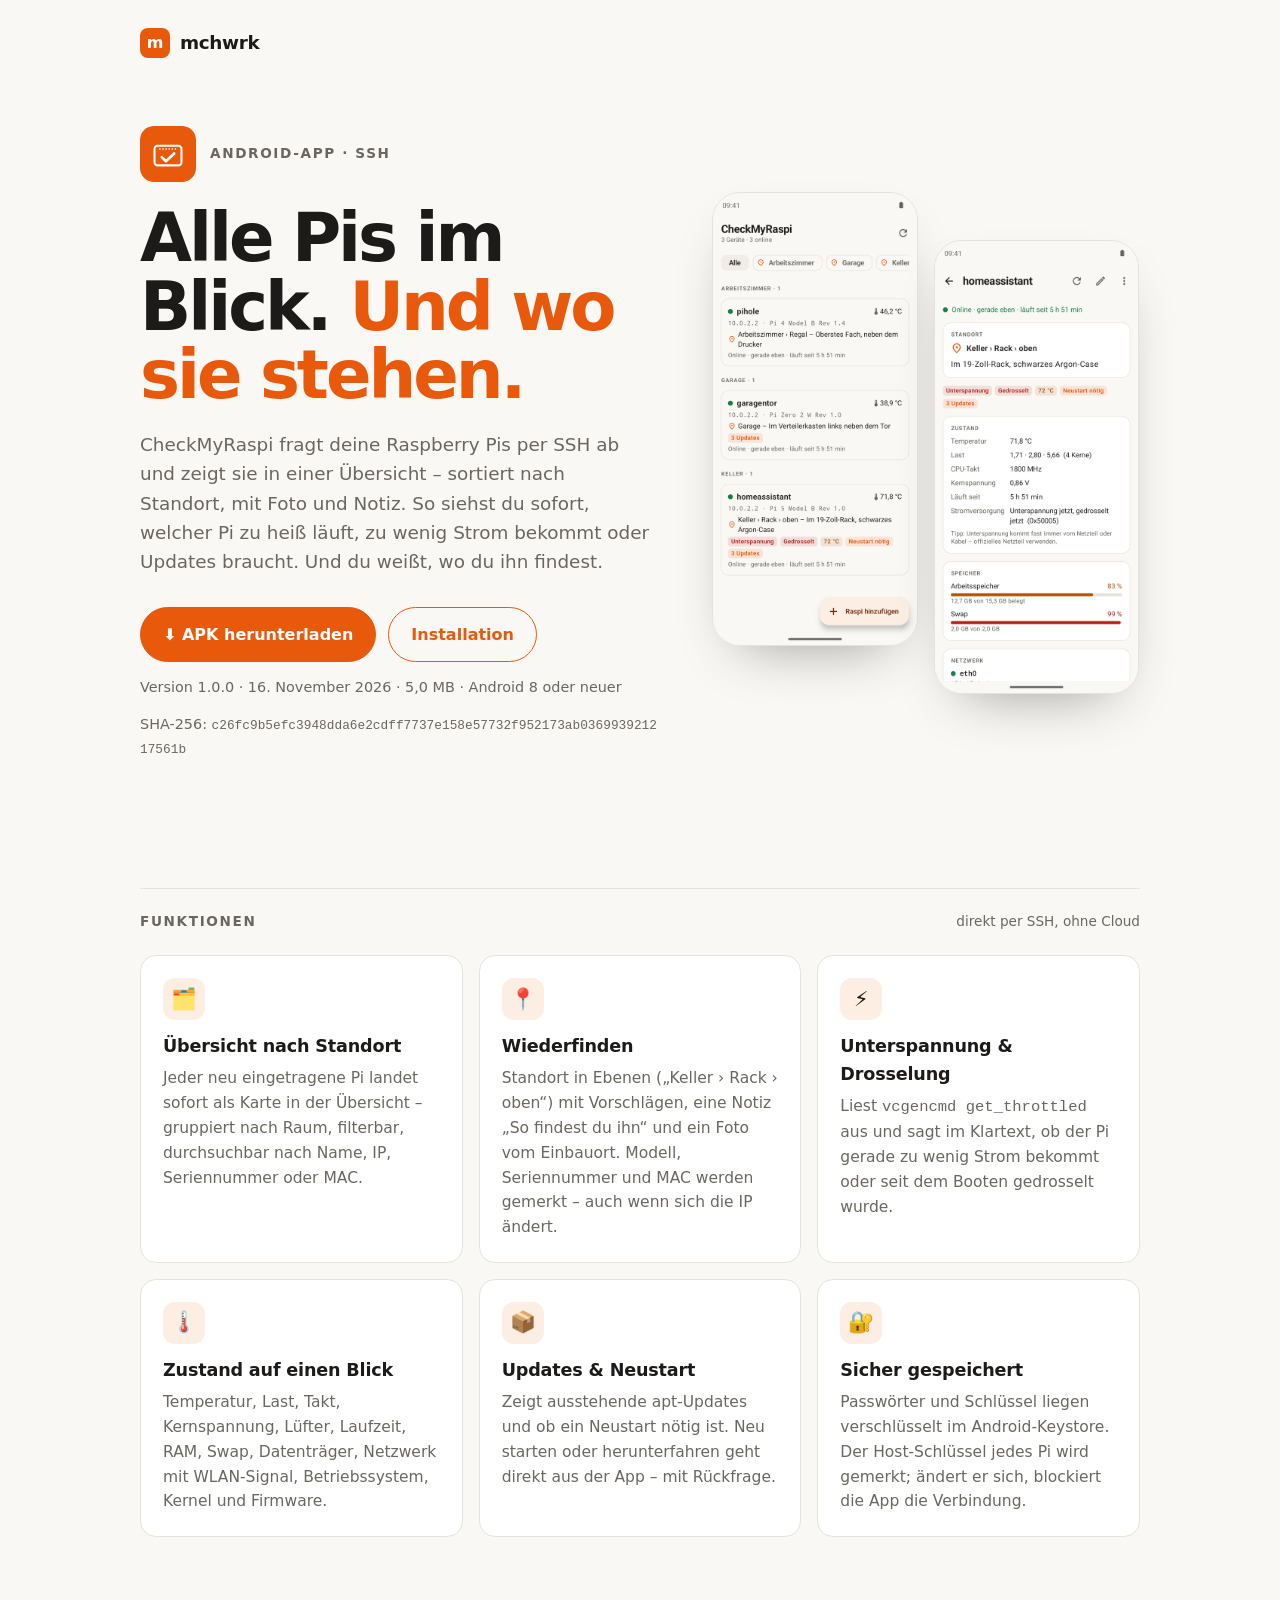
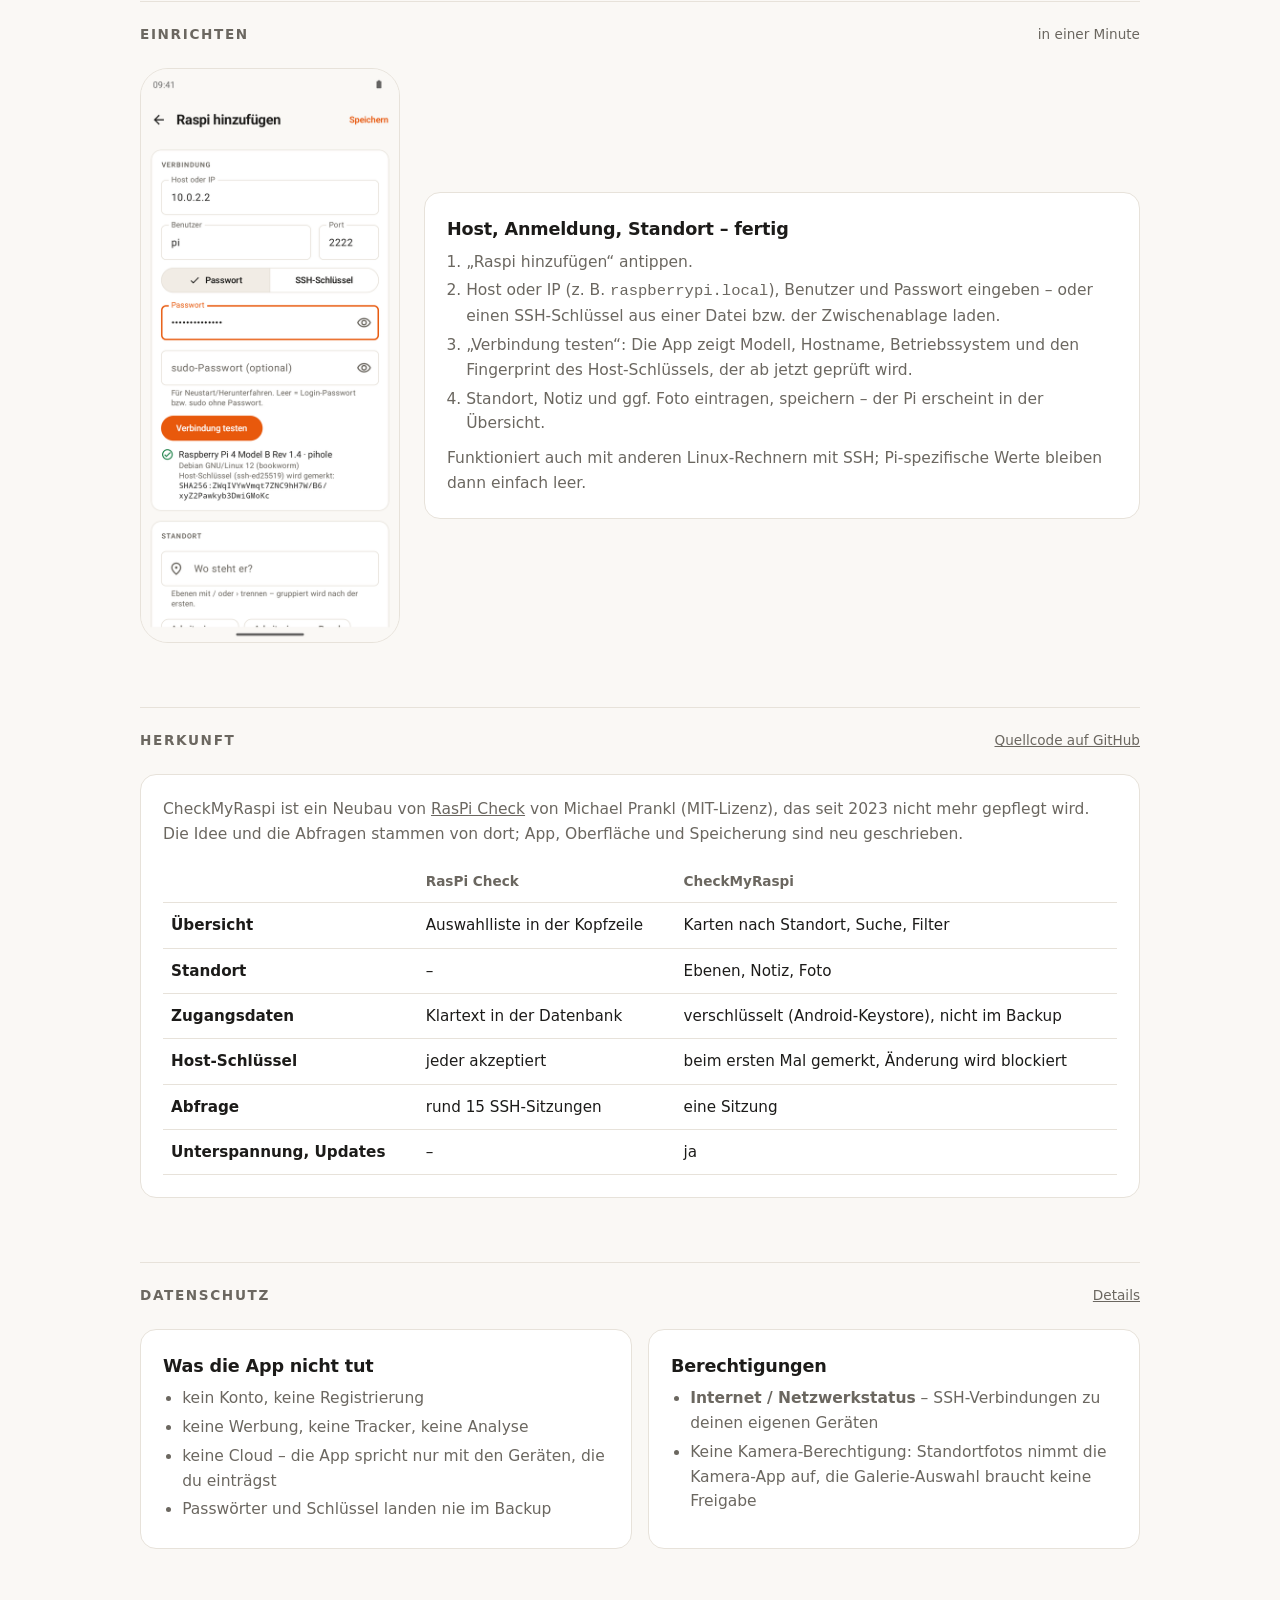
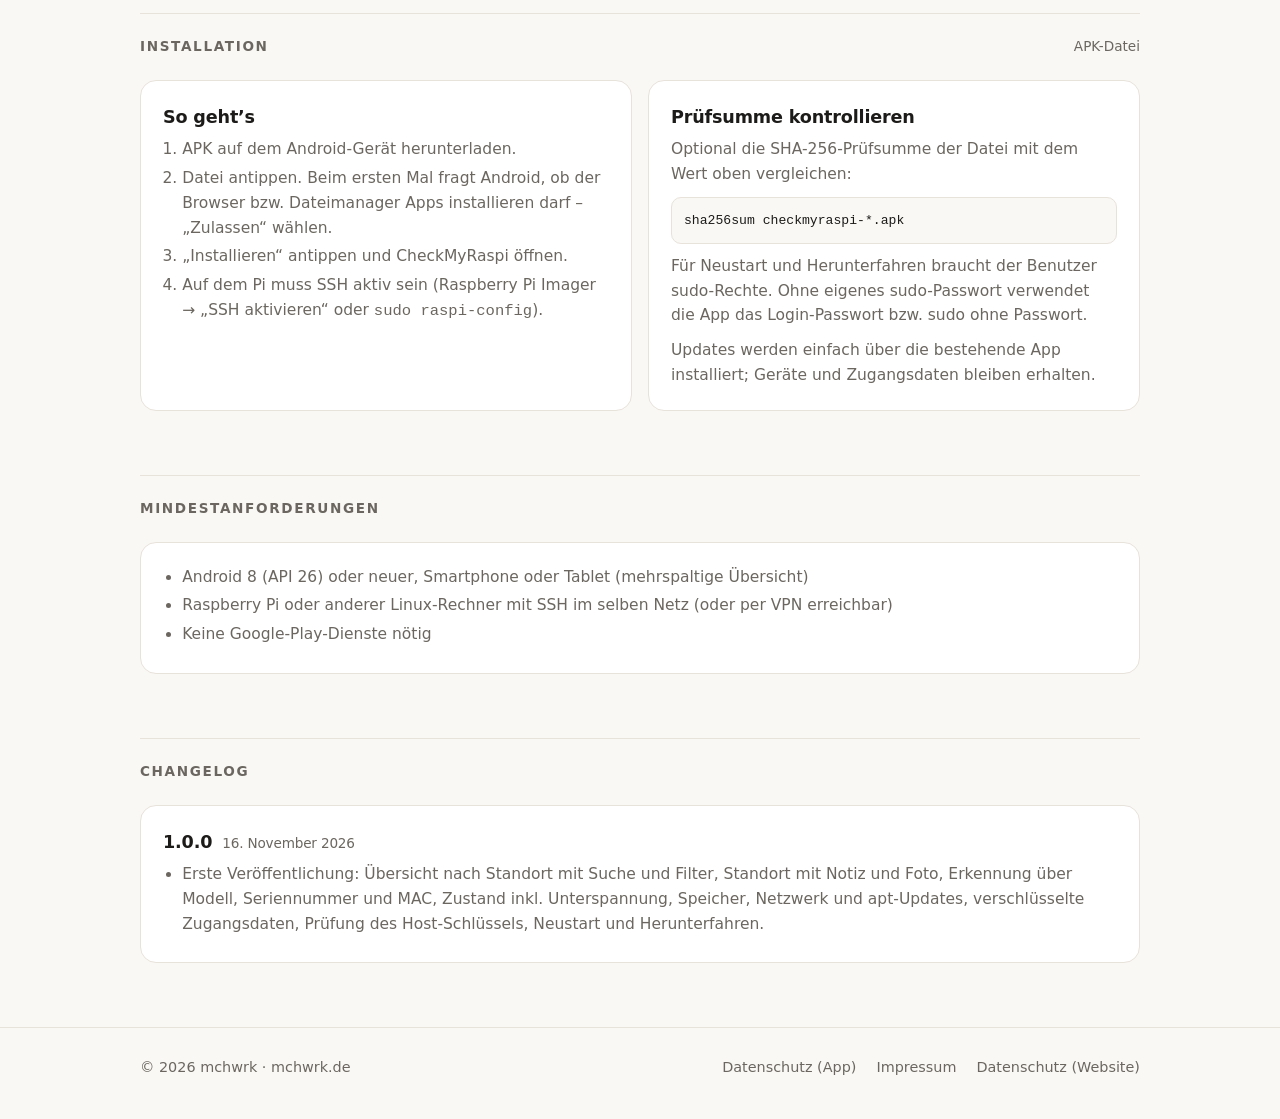
==== website/index.html @ 509981a1 "Release 1.0.0: signiertes APK, Downloadseite checkmyraspi.mchwrk.de Co-Authored-By: Claude Opus 5.5 " ====
<!doctype html>
<html lang="de">
<head>
<meta charset="utf-8">
<meta name="viewport" content="width=device-width, initial-scale=1">
<title>CheckMyRaspi – Raspberry Pis im Blick, mit Standort</title>
<meta name="description" content="CheckMyRaspi zeigt alle deine Raspberry Pis in einer Übersicht – Temperatur, Unterspannung, Speicher, Updates – und merkt sich, wo jeder steht. Per SSH, ohne Cloud, ohne Konto.">
<meta name="theme-color" content="#e8590c">
<link rel="icon" href="assets/icon.svg" type="image/svg+xml">
<link rel="stylesheet" href="assets/style.css?v=1">
<meta property="og:title" content="CheckMyRaspi">
<meta property="og:description" content="Alle Raspberry Pis im Blick – und du weißt, wo sie stehen.">
<meta property="og:image" content="https://checkmyraspi.mchwrk.de/assets/screen-overview.png">
<style>
  .split { display: grid; grid-template-columns: minmax(0, 260px) 1fr; gap: 24px; align-items: center; }
  .split img { width: 100%; border-radius: 28px; border: 1px solid var(--line); }
  @media (max-width: 720px) { .split { grid-template-columns: 1fr; } .split img { max-width: 260px; margin: 0 auto; } }
  table { width: 100%; border-collapse: collapse; font-size: 0.95rem; }
  th, td { text-align: left; padding: 10px 8px; border-bottom: 1px solid var(--line); vertical-align: top; }
  th { color: var(--muted); font-weight: 600; font-size: 0.85rem; }
  td:first-child { font-weight: 600; }
  .tbl { overflow-x: auto; }
</style>
</head>
<body>

<header>
  <div class="wrap">
    <a class="brand" href="https://mchwrk.de"><span class="brand-mark">m</span>mchwrk</a>
  </div>
</header>

<main class="wrap">
  <section class="hero">
    <div>
      <div class="app-id"><img src="assets/icon.svg" alt=""><span>Android-App · SSH</span></div>
      <h1>Alle Pis im Blick. <em>Und wo sie stehen.</em></h1>
      <p class="lead">CheckMyRaspi fragt deine Raspberry Pis per SSH ab und zeigt sie in einer Übersicht – sortiert nach Standort, mit Foto und Notiz. So siehst du sofort, welcher Pi zu heiß läuft, zu wenig Strom bekommt oder Updates braucht. Und du weißt, wo du ihn findest.</p>
      <!-- release:begin -->
      <div class="cta">
        <a class="btn primary" href="downloads/checkmyraspi-1.0.0.apk" download>⬇ APK herunterladen</a>
        <a class="btn secondary" href="#installation">Installation</a>
      </div>
      <p class="meta">Version 1.0.0 · 16. November 2026 · 5,0 MB · Android 8 oder neuer</p>
      <p class="meta">SHA-256: <code class="hash">c26fc9b5efc3948dda6e2cdff7737e158e57732f952173ab036993921217561b</code></p>
      <!-- release:end -->
    </div>
    <div class="shots">
      <img src="assets/screen-overview.png" alt="Übersicht: Raspis gruppiert nach Büro, Garage und Keller, mit Temperatur, Standort und Hinweisen wie Unterspannung oder Updates" width="540" height="1200">
      <img src="assets/screen-detail.png" alt="Detailansicht eines Pi: Standort mit Notiz, Zustand mit Temperatur, Last, Takt, Kernspannung und Stromversorgung" width="540" height="1200">
    </div>
  </section>

  <section aria-labelledby="funktionen">
    <div class="section-head"><h2 id="funktionen">Funktionen</h2><small>direkt per SSH, ohne Cloud</small></div>
    <div class="grid">
      <div class="card"><div class="ico" aria-hidden="true">🗂️</div><h3>Übersicht nach Standort</h3>
        <p>Jeder neu eingetragene Pi landet sofort als Karte in der Übersicht – gruppiert nach Raum, filterbar, durchsuchbar nach Name, IP, Seriennummer oder MAC.</p></div>
      <div class="card"><div class="ico" aria-hidden="true">📍</div><h3>Wiederfinden</h3>
        <p>Standort in Ebenen („Keller › Rack › oben“) mit Vorschlägen, eine Notiz „So findest du ihn“ und ein Foto vom Einbauort. Modell, Seriennummer und MAC werden gemerkt – auch wenn sich die IP ändert.</p></div>
      <div class="card"><div class="ico" aria-hidden="true">⚡</div><h3>Unterspannung &amp; Drosselung</h3>
        <p>Liest <code>vcgencmd get_throttled</code> aus und sagt im Klartext, ob der Pi gerade zu wenig Strom bekommt oder seit dem Booten gedrosselt wurde.</p></div>
      <div class="card"><div class="ico" aria-hidden="true">🌡️</div><h3>Zustand auf einen Blick</h3>
        <p>Temperatur, Last, Takt, Kernspannung, Lüfter, Laufzeit, RAM, Swap, Datenträger, Netzwerk mit WLAN-Signal, Betriebssystem, Kernel und Firmware.</p></div>
      <div class="card"><div class="ico" aria-hidden="true">📦</div><h3>Updates &amp; Neustart</h3>
        <p>Zeigt ausstehende apt-Updates und ob ein Neustart nötig ist. Neu starten oder herunterfahren geht direkt aus der App – mit Rückfrage.</p></div>
      <div class="card"><div class="ico" aria-hidden="true">🔐</div><h3>Sicher gespeichert</h3>
        <p>Passwörter und Schlüssel liegen verschlüsselt im Android-Keystore. Der Host-Schlüssel jedes Pi wird gemerkt; ändert er sich, blockiert die App die Verbindung.</p></div>
    </div>
  </section>

  <section aria-labelledby="einrichten">
    <div class="section-head"><h2 id="einrichten">Einrichten</h2><small>in einer Minute</small></div>
    <div class="split">
      <img src="assets/screen-add.png" alt="Raspi hinzufügen: Host, Benutzer, Port, Passwort, Verbindungstest mit erkanntem Modell und Host-Schlüssel" width="540" height="1200">
      <div class="card"><h3>Host, Anmeldung, Standort – fertig</h3>
        <ol>
          <li>„Raspi hinzufügen“ antippen.</li>
          <li>Host oder IP (z. B. <code>raspberrypi.local</code>), Benutzer und Passwort eingeben – oder einen SSH-Schlüssel aus einer Datei bzw. der Zwischenablage laden.</li>
          <li>„Verbindung testen“: Die App zeigt Modell, Hostname, Betriebssystem und den Fingerprint des Host-Schlüssels, der ab jetzt geprüft wird.</li>
          <li>Standort, Notiz und ggf. Foto eintragen, speichern – der Pi erscheint in der Übersicht.</li>
        </ol>
        <p style="margin-top:10px">Funktioniert auch mit anderen Linux-Rechnern mit SSH; Pi-spezifische Werte bleiben dann einfach leer.</p></div>
    </div>
  </section>

  <section aria-labelledby="herkunft">
    <div class="section-head"><h2 id="herkunft">Herkunft</h2><small><a href="https://github.com/fotonaut/checkmyraspi">Quellcode auf GitHub</a></small></div>
    <div class="card">
      <p>CheckMyRaspi ist ein Neubau von <a href="https://github.com/eidottermihi/rpicheck">RasPi Check</a> von Michael Prankl (MIT-Lizenz), das seit 2023 nicht mehr gepflegt wird. Die Idee und die Abfragen stammen von dort; App, Oberfläche und Speicherung sind neu geschrieben.</p>
      <div class="tbl" style="margin-top:14px">
        <table>
          <tr><th></th><th>RasPi Check</th><th>CheckMyRaspi</th></tr>
          <tr><td>Übersicht</td><td>Auswahlliste in der Kopfzeile</td><td>Karten nach Standort, Suche, Filter</td></tr>
          <tr><td>Standort</td><td>–</td><td>Ebenen, Notiz, Foto</td></tr>
          <tr><td>Zugangsdaten</td><td>Klartext in der Datenbank</td><td>verschlüsselt (Android-Keystore), nicht im Backup</td></tr>
          <tr><td>Host-Schlüssel</td><td>jeder akzeptiert</td><td>beim ersten Mal gemerkt, Änderung wird blockiert</td></tr>
          <tr><td>Abfrage</td><td>rund 15 SSH-Sitzungen</td><td>eine Sitzung</td></tr>
          <tr><td>Unterspannung, Updates</td><td>–</td><td>ja</td></tr>
        </table>
      </div>
    </div>
  </section>

  <section aria-labelledby="datenschutz">
    <div class="section-head"><h2 id="datenschutz">Datenschutz</h2><small><a href="datenschutz.html">Details</a></small></div>
    <div class="two">
      <div class="card"><h3>Was die App nicht tut</h3>
        <ul><li>kein Konto, keine Registrierung</li><li>keine Werbung, keine Tracker, keine Analyse</li>
          <li>keine Cloud – die App spricht nur mit den Geräten, die du einträgst</li>
          <li>Passwörter und Schlüssel landen nie im Backup</li></ul></div>
      <div class="card"><h3>Berechtigungen</h3>
        <ul><li><strong>Internet / Netzwerkstatus</strong> – SSH-Verbindungen zu deinen eigenen Geräten</li>
          <li>Keine Kamera-Berechtigung: Standortfotos nimmt die Kamera-App auf, die Galerie-Auswahl braucht keine Freigabe</li></ul></div>
    </div>
  </section>

  <section aria-labelledby="installation" id="installation">
    <div class="section-head"><h2>Installation</h2><small>APK-Datei</small></div>
    <div class="two">
      <div class="card"><h3>So geht’s</h3>
        <ol>
          <li>APK auf dem Android-Gerät herunterladen.</li>
          <li>Datei antippen. Beim ersten Mal fragt Android, ob der Browser bzw. Dateimanager Apps installieren darf – „Zulassen“ wählen.</li>
          <li>„Installieren“ antippen und CheckMyRaspi öffnen.</li>
          <li>Auf dem Pi muss SSH aktiv sein (Raspberry Pi Imager → „SSH aktivieren“ oder <code>sudo raspi-config</code>).</li>
        </ol></div>
      <div class="card"><h3>Prüfsumme kontrollieren</h3>
        <p>Optional die SHA-256-Prüfsumme der Datei mit dem Wert oben vergleichen:</p>
        <pre>sha256sum checkmyraspi-*.apk</pre>
        <p style="margin-top:10px">Für Neustart und Herunterfahren braucht der Benutzer sudo-Rechte. Ohne eigenes sudo-Passwort verwendet die App das Login-Passwort bzw. sudo ohne Passwort.</p>
        <p style="margin-top:10px">Updates werden einfach über die bestehende App installiert; Geräte und Zugangsdaten bleiben erhalten.</p></div>
    </div>
  </section>

  <section aria-labelledby="anforderungen">
    <div class="section-head"><h2 id="anforderungen">Mindestanforderungen</h2></div>
    <div class="card"><ul>
      <li>Android 8 (API 26) oder neuer, Smartphone oder Tablet (mehrspaltige Übersicht)</li>
      <li>Raspberry Pi oder anderer Linux-Rechner mit SSH im selben Netz (oder per VPN erreichbar)</li>
      <li>Keine Google-Play-Dienste nötig</li>
    </ul></div>
  </section>

  <section aria-labelledby="changelog">
    <div class="section-head"><h2 id="changelog">Changelog</h2></div>
    <div class="card release">
      <h3>1.0.0 <small>16. November 2026</small></h3>
      <ul>
        <li>Erste Veröffentlichung: Übersicht nach Standort mit Suche und Filter, Standort mit Notiz und Foto, Erkennung über Modell, Seriennummer und MAC, Zustand inkl. Unterspannung, Speicher, Netzwerk und apt-Updates, verschlüsselte Zugangsdaten, Prüfung des Host-Schlüssels, Neustart und Herunterfahren.</li>
      </ul>
    </div>
  </section>
</main>

<footer>
  <div class="wrap">
    <span>© 2026 mchwrk · <a href="https://mchwrk.de">mchwrk.de</a></span>
    <nav>
      <a href="datenschutz.html">Datenschutz (App)</a>
      <a href="https://mchwrk.de/impressum.html">Impressum</a>
      <a href="https://mchwrk.de/datenschutz.html">Datenschutz (Website)</a>
    </nav>
  </div>
</footer>
</body>
</html>
---- website/assets/style.css ----
:root {
  --bg: #faf8f5; --surface: #ffffff; --text: #1c1b19; --muted: #6b6760; --line: #e7e2da;
  --accent: #e8590c; --accent-soft: #fdeee4; --good: #1a7f45; --radius: 16px;
  --mono: ui-monospace, "SF Mono", Menlo, Consolas, monospace;
}
@media (prefers-color-scheme: dark) {
  :root { --bg: #141312; --surface: #1d1c1a; --text: #f2efea; --muted: #a29d94; --line: #2f2d2a;
    --accent: #ff7a33; --accent-soft: #2e1e14; --good: #6ee3a0; }
}
* { box-sizing: border-box; margin: 0; padding: 0; }
html { -webkit-text-size-adjust: 100%; }
body { background: var(--bg); color: var(--text); font-family: system-ui, -apple-system, "Segoe UI", Roboto, sans-serif;
  line-height: 1.6; -webkit-font-smoothing: antialiased; }
a { color: inherit; }
img { max-width: 100%; height: auto; display: block; }
.wrap { max-width: 1040px; margin: 0 auto; padding: 0 20px; }
header { padding: 28px 0; }
.brand { display: inline-flex; align-items: center; gap: 10px; font-weight: 800; font-size: 1.15rem; letter-spacing: -0.02em; text-decoration: none; }
.brand-mark { width: 30px; height: 30px; border-radius: 8px; background: var(--accent); color: #fff; display: grid; place-items: center; font-size: 1rem; }

.hero { display: grid; grid-template-columns: 1.1fr 0.9fr; gap: 48px; align-items: center; padding: 40px 0 64px; }
.app-id { display: flex; align-items: center; gap: 14px; margin-bottom: 22px; }
.app-id img { width: 56px; height: 56px; border-radius: 14px; }
.app-id span { font-size: 0.85rem; text-transform: uppercase; letter-spacing: 0.12em; color: var(--muted); font-weight: 600; }
h1 { font-size: clamp(2.4rem, 6.5vw, 4.2rem); line-height: 1.02; letter-spacing: -0.045em; font-weight: 800; }
h1 em { font-style: normal; color: var(--accent); }
.lead { margin-top: 20px; font-size: 1.15rem; color: var(--muted); max-width: 44ch; }
.cta { margin-top: 30px; display: flex; flex-wrap: wrap; gap: 12px; align-items: center; }
.btn { display: inline-flex; align-items: center; gap: 10px; padding: 14px 22px; border-radius: 99px; font-weight: 700;
  text-decoration: none; border: 1px solid var(--accent); transition: transform .15s ease; }
.btn.primary { background: var(--accent); color: #fff; }
.btn.secondary { color: var(--accent); }
.btn:hover { transform: translateY(-2px); }
.meta { margin-top: 14px; font-size: 0.9rem; color: var(--muted); }
.meta code, .hash { font-family: var(--mono); font-size: 0.8rem; word-break: break-all; }
.shots { display: flex; gap: 16px; justify-content: center; align-items: flex-start; }
.shots img { width: 48%; max-width: 260px; border-radius: 28px; border: 1px solid var(--line); box-shadow: 0 24px 60px -30px rgba(0,0,0,.45); }
.shots img:nth-child(2) { margin-top: 48px; }

.section-head { display: flex; justify-content: space-between; align-items: baseline; border-top: 1px solid var(--line); padding-top: 22px; margin: 0 0 22px; }
.section-head h2 { font-size: 0.85rem; text-transform: uppercase; letter-spacing: 0.12em; color: var(--muted); font-weight: 600; }
.section-head small { color: var(--muted); font-size: 0.85rem; }
section { margin-bottom: 64px; }
.grid { display: grid; grid-template-columns: repeat(auto-fill, minmax(260px, 1fr)); gap: 16px; }
.card { background: var(--surface); border: 1px solid var(--line); border-radius: var(--radius); padding: 22px; }
.card .ico { width: 42px; height: 42px; border-radius: 12px; background: var(--accent-soft); display: grid; place-items: center; font-size: 1.3rem; margin-bottom: 12px; }
.card h3 { font-size: 1.1rem; letter-spacing: -0.01em; margin-bottom: 6px; }
.card p, .card li { color: var(--muted); font-size: 0.97rem; }
.card ul, .card ol { padding-left: 1.2em; }
.card li { margin-bottom: 4px; }
.two { display: grid; grid-template-columns: 1fr 1fr; gap: 16px; }
.release h3 { display: flex; gap: 10px; align-items: baseline; }
.release h3 small { color: var(--muted); font-weight: 500; font-size: 0.85rem; }
.ok { color: var(--good); font-weight: 600; }
pre { font-family: var(--mono); font-size: 0.82rem; background: var(--bg); border: 1px solid var(--line); border-radius: 10px; padding: 12px; overflow-x: auto; margin-top: 10px; }

footer { margin-top: 40px; border-top: 1px solid var(--line); padding: 28px 0 40px; color: var(--muted); font-size: 0.9rem; }
footer .wrap { display: flex; flex-wrap: wrap; justify-content: space-between; gap: 12px; }
footer nav { display: flex; gap: 20px; flex-wrap: wrap; }
footer a { text-decoration: none; }
footer a:hover { color: var(--text); }

.legal main { max-width: 720px; }
.legal h1 { font-size: clamp(2rem, 6vw, 3rem); margin-bottom: 16px; }
.legal h2 { font-size: 1.1rem; margin: 32px 0 8px; }
.legal p, .legal ul { margin-bottom: 12px; }
.legal ul { padding-left: 1.3em; }
.legal a { color: var(--accent); }

@media (max-width: 820px) {
  .hero { grid-template-columns: 1fr; gap: 36px; padding-top: 16px; }
  .two { grid-template-columns: 1fr; }
}
@media (prefers-reduced-motion: reduce) { .btn { transition: none; } .btn:hover { transform: none; } }
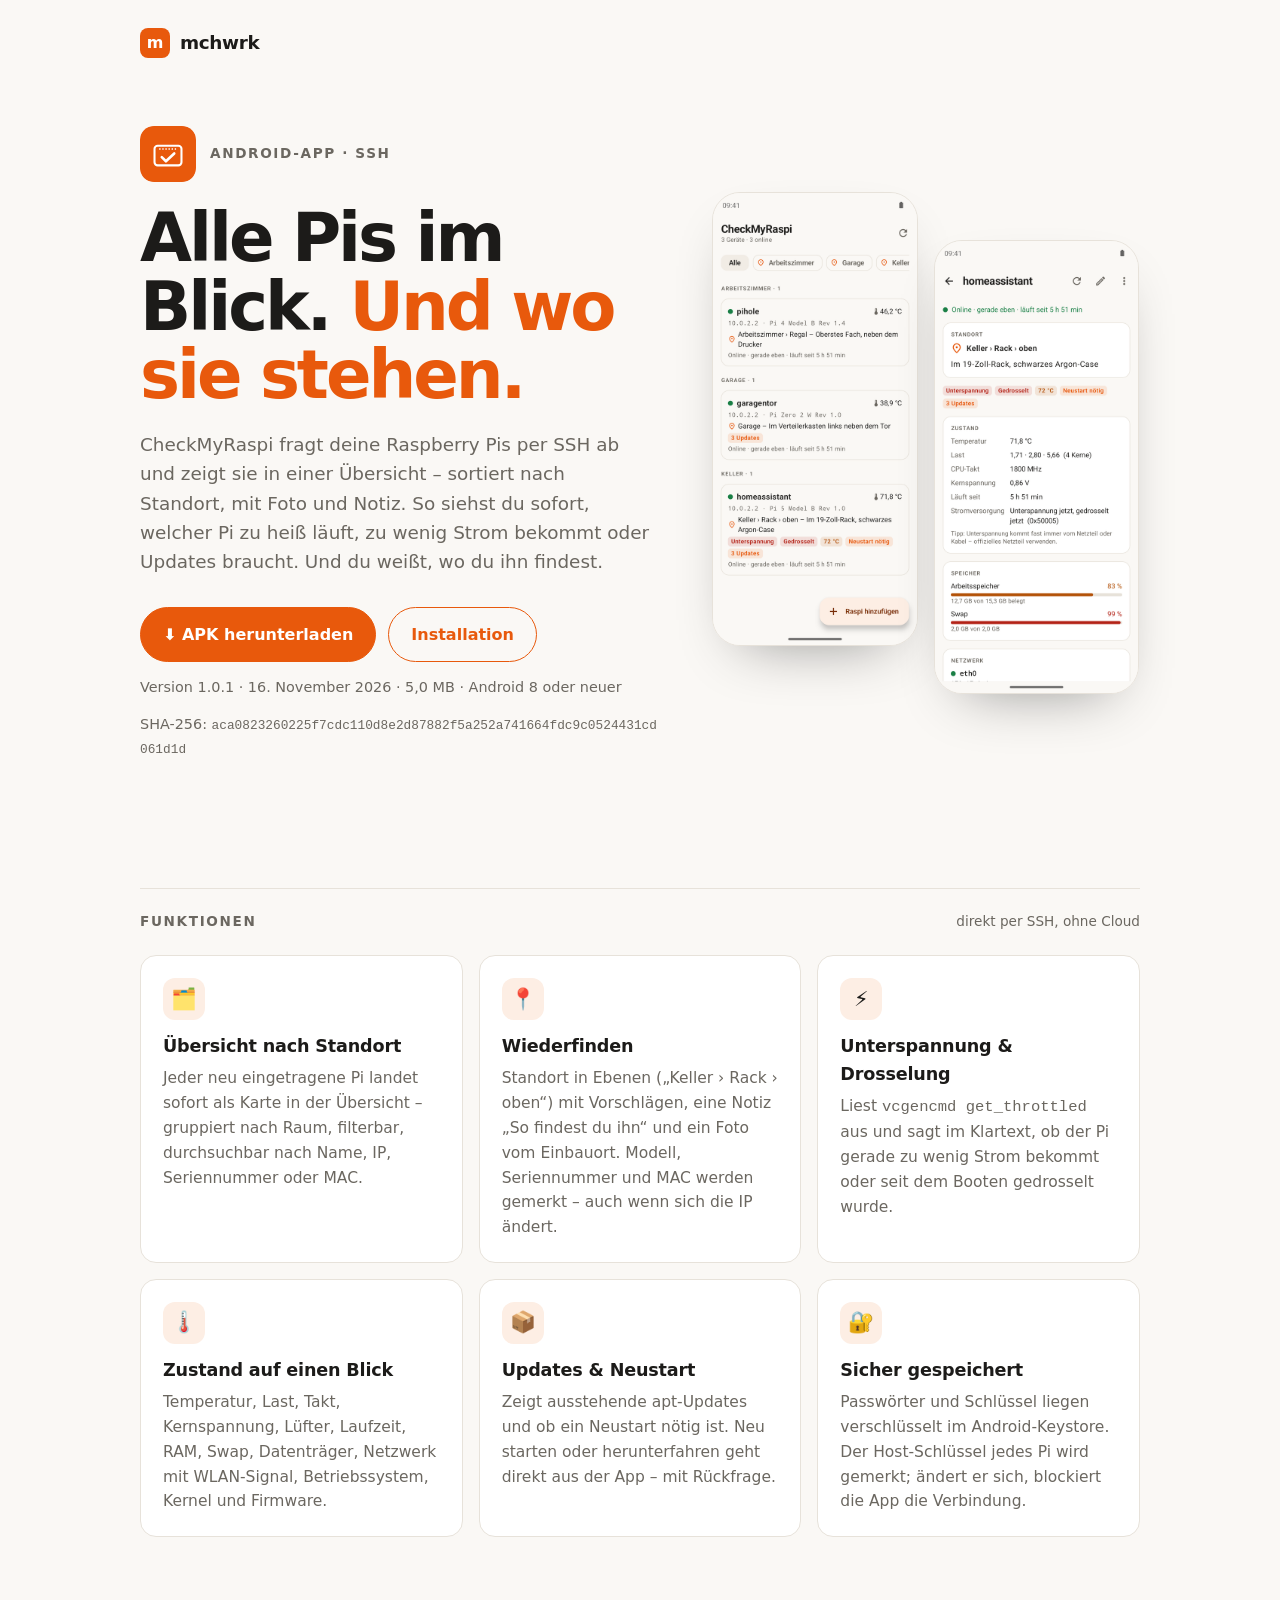
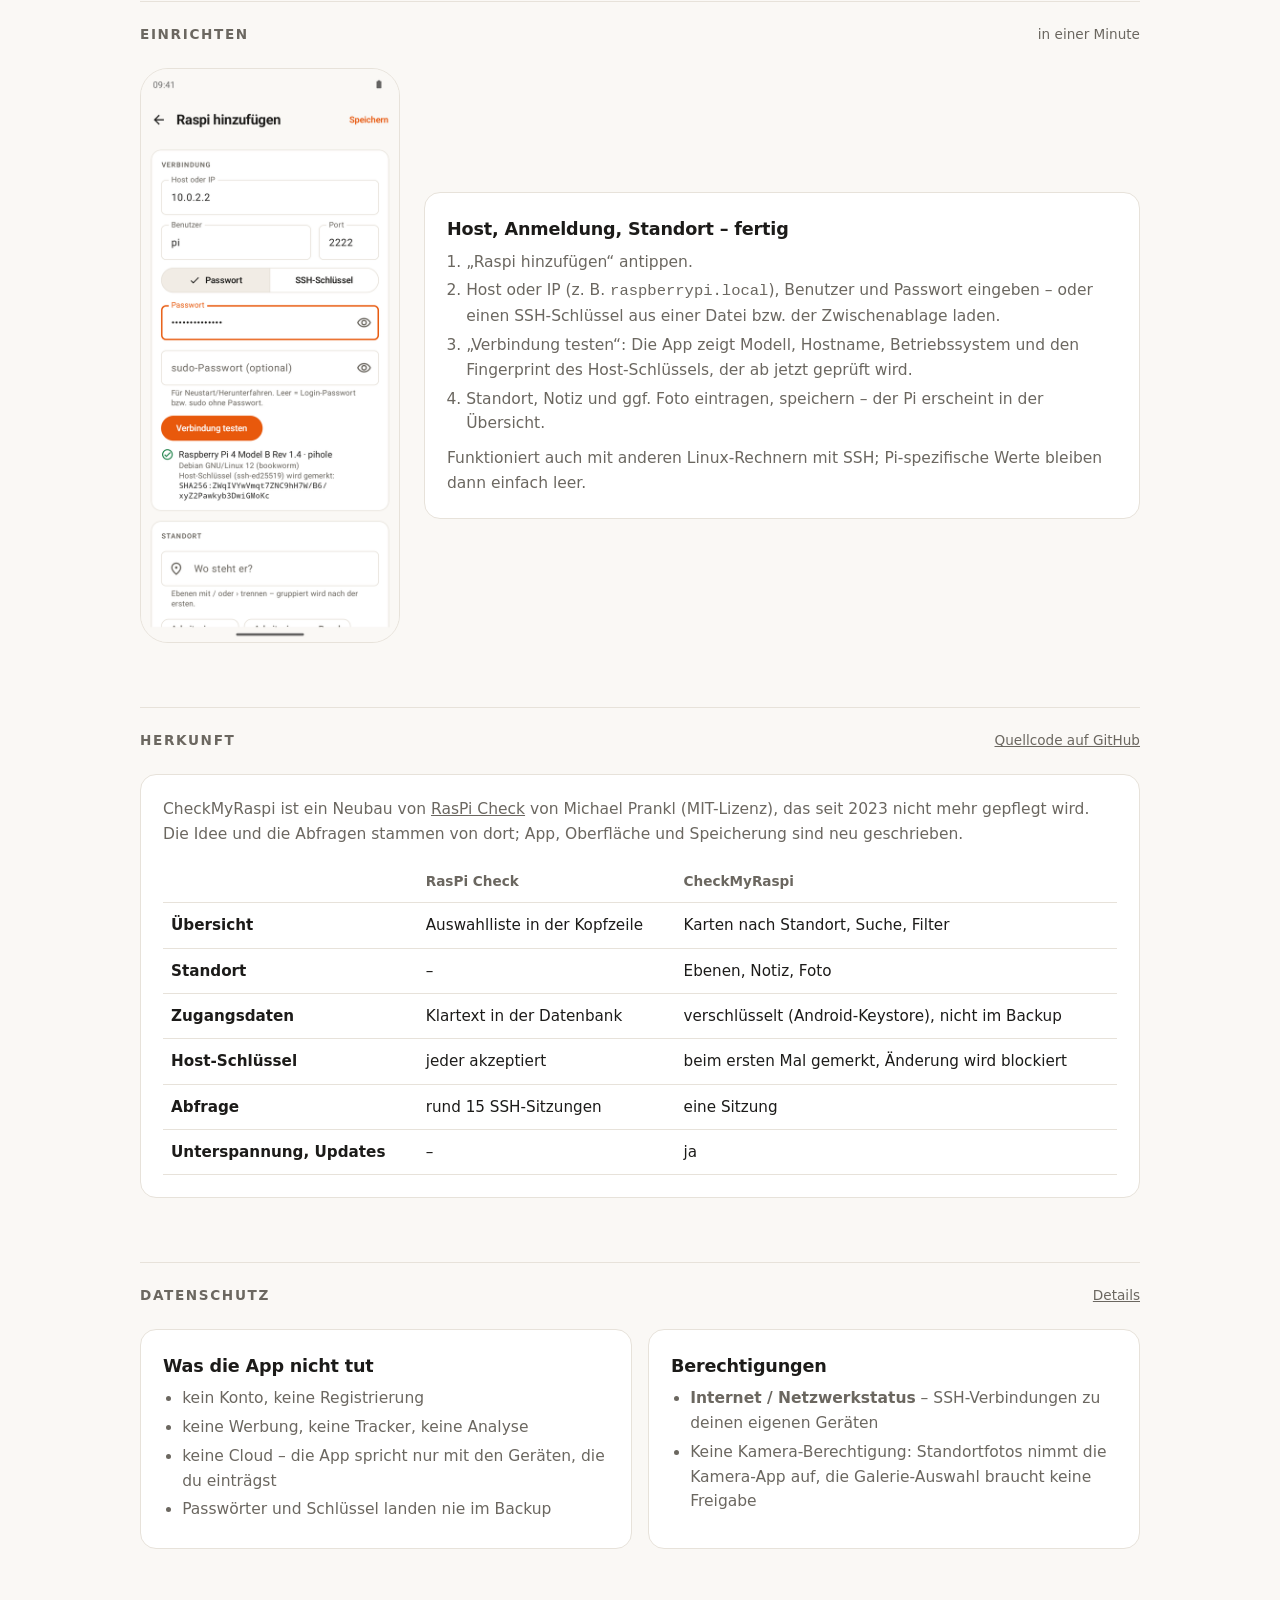
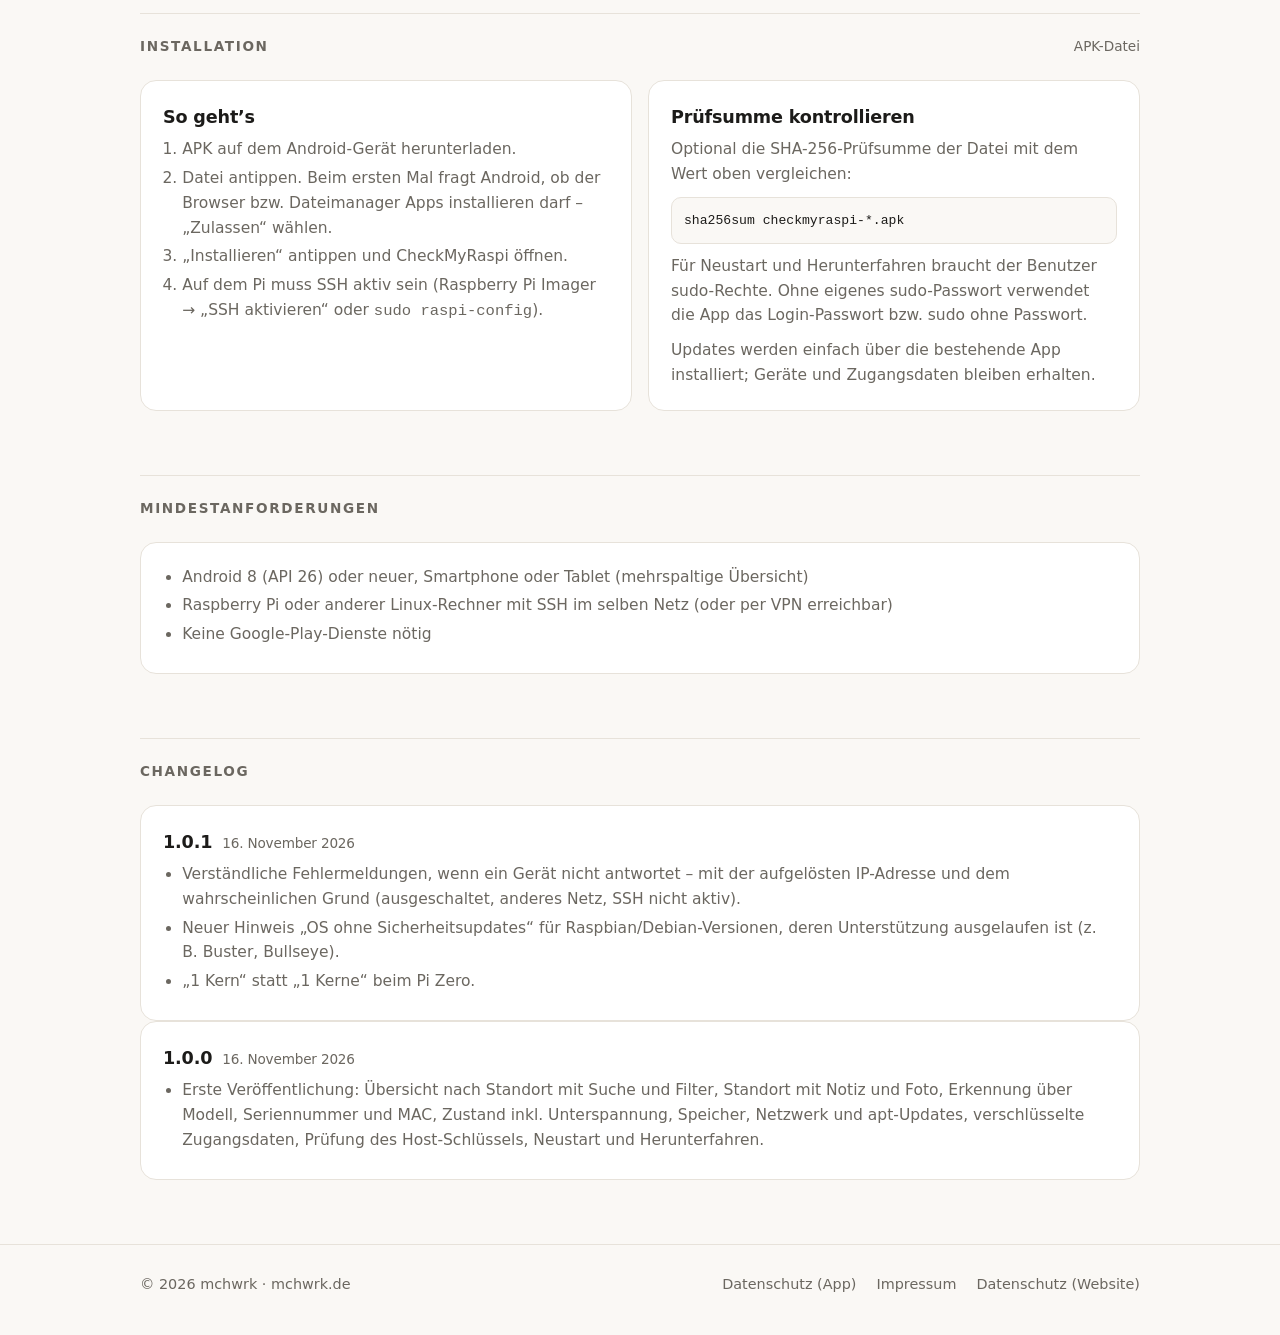
==== commit 06cd59d1: "1.0.1: Klartext-Netzwerkfehler, Hinweis auf OS ohne Sicherheitsupdates Co-Authored-By: Claude Opus 5" ====
--- a/website/index.html
+++ b/website/index.html
@@ -38,11 +38,11 @@
       <p class="lead">CheckMyRaspi fragt deine Raspberry Pis per SSH ab und zeigt sie in einer Übersicht – sortiert nach Standort, mit Foto und Notiz. So siehst du sofort, welcher Pi zu heiß läuft, zu wenig Strom bekommt oder Updates braucht. Und du weißt, wo du ihn findest.</p>
       <!-- release:begin -->
       <div class="cta">
-        <a class="btn primary" href="downloads/checkmyraspi-1.0.0.apk" download>⬇ APK herunterladen</a>
+        <a class="btn primary" href="downloads/checkmyraspi-1.0.1.apk" download>⬇ APK herunterladen</a>
         <a class="btn secondary" href="#installation">Installation</a>
       </div>
-      <p class="meta">Version 1.0.0 · 16. November 2026 · 5,0 MB · Android 8 oder neuer</p>
-      <p class="meta">SHA-256: <code class="hash">c26fc9b5efc3948dda6e2cdff7737e158e57732f952173ab036993921217561b</code></p>
+      <p class="meta">Version 1.0.1 · 16. November 2026 · 5,0 MB · Android 8 oder neuer</p>
+      <p class="meta">SHA-256: <code class="hash">aca0823260225f7cdc110d8e2d87882f5a252a741664fdc9c0524431cd061d1d</code></p>
       <!-- release:end -->
     </div>
     <div class="shots">
@@ -145,6 +145,14 @@
   <section aria-labelledby="changelog">
     <div class="section-head"><h2 id="changelog">Changelog</h2></div>
     <div class="card release">
+      <h3>1.0.1 <small>16. November 2026</small></h3>
+      <ul>
+        <li>Verständliche Fehlermeldungen, wenn ein Gerät nicht antwortet – mit der aufgelösten IP-Adresse und dem wahrscheinlichen Grund (ausgeschaltet, anderes Netz, SSH nicht aktiv).</li>
+        <li>Neuer Hinweis „OS ohne Sicherheitsupdates“ für Raspbian/Debian-Versionen, deren Unterstützung ausgelaufen ist (z. B. Buster, Bullseye).</li>
+        <li>„1 Kern“ statt „1 Kerne“ beim Pi Zero.</li>
+      </ul>
+    </div>
+    <div class="card release">
       <h3>1.0.0 <small>16. November 2026</small></h3>
       <ul>
         <li>Erste Veröffentlichung: Übersicht nach Standort mit Suche und Filter, Standort mit Notiz und Foto, Erkennung über Modell, Seriennummer und MAC, Zustand inkl. Unterspannung, Speicher, Netzwerk und apt-Updates, verschlüsselte Zugangsdaten, Prüfung des Host-Schlüssels, Neustart und Herunterfahren.</li>
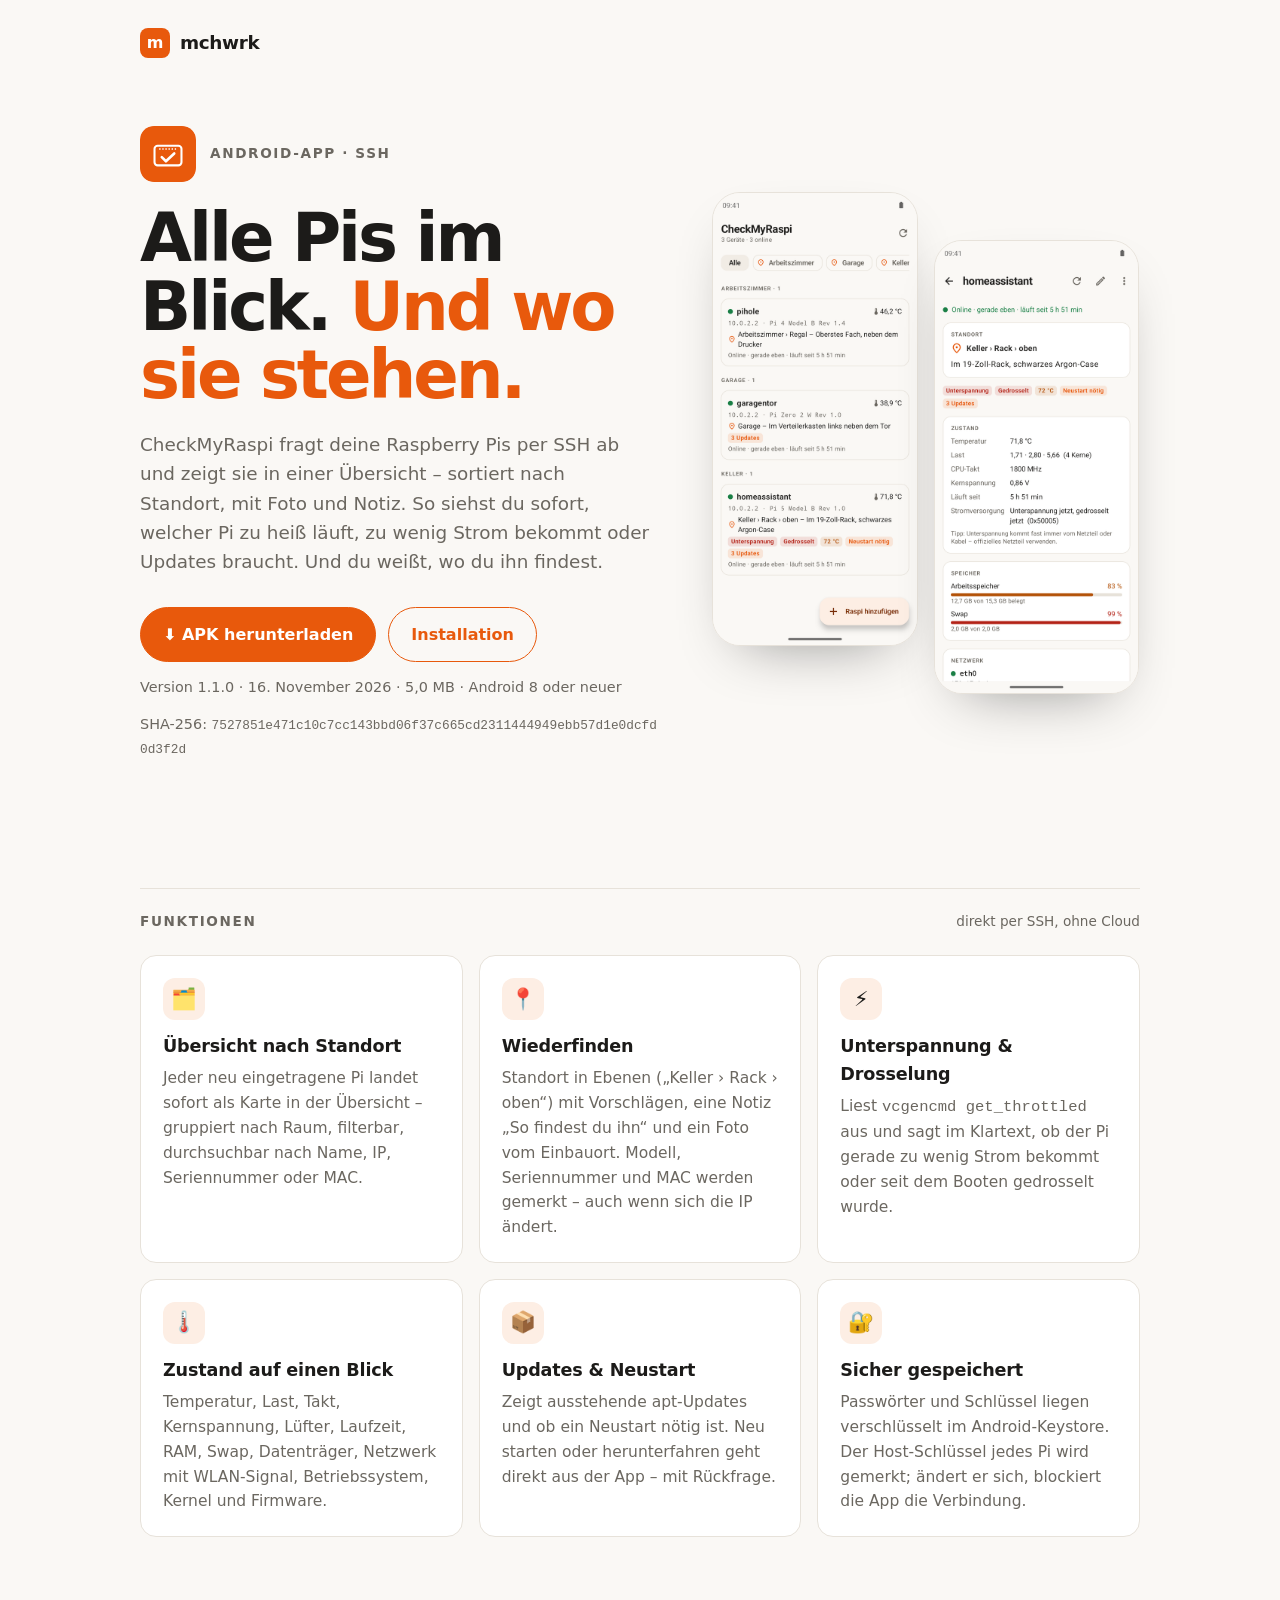
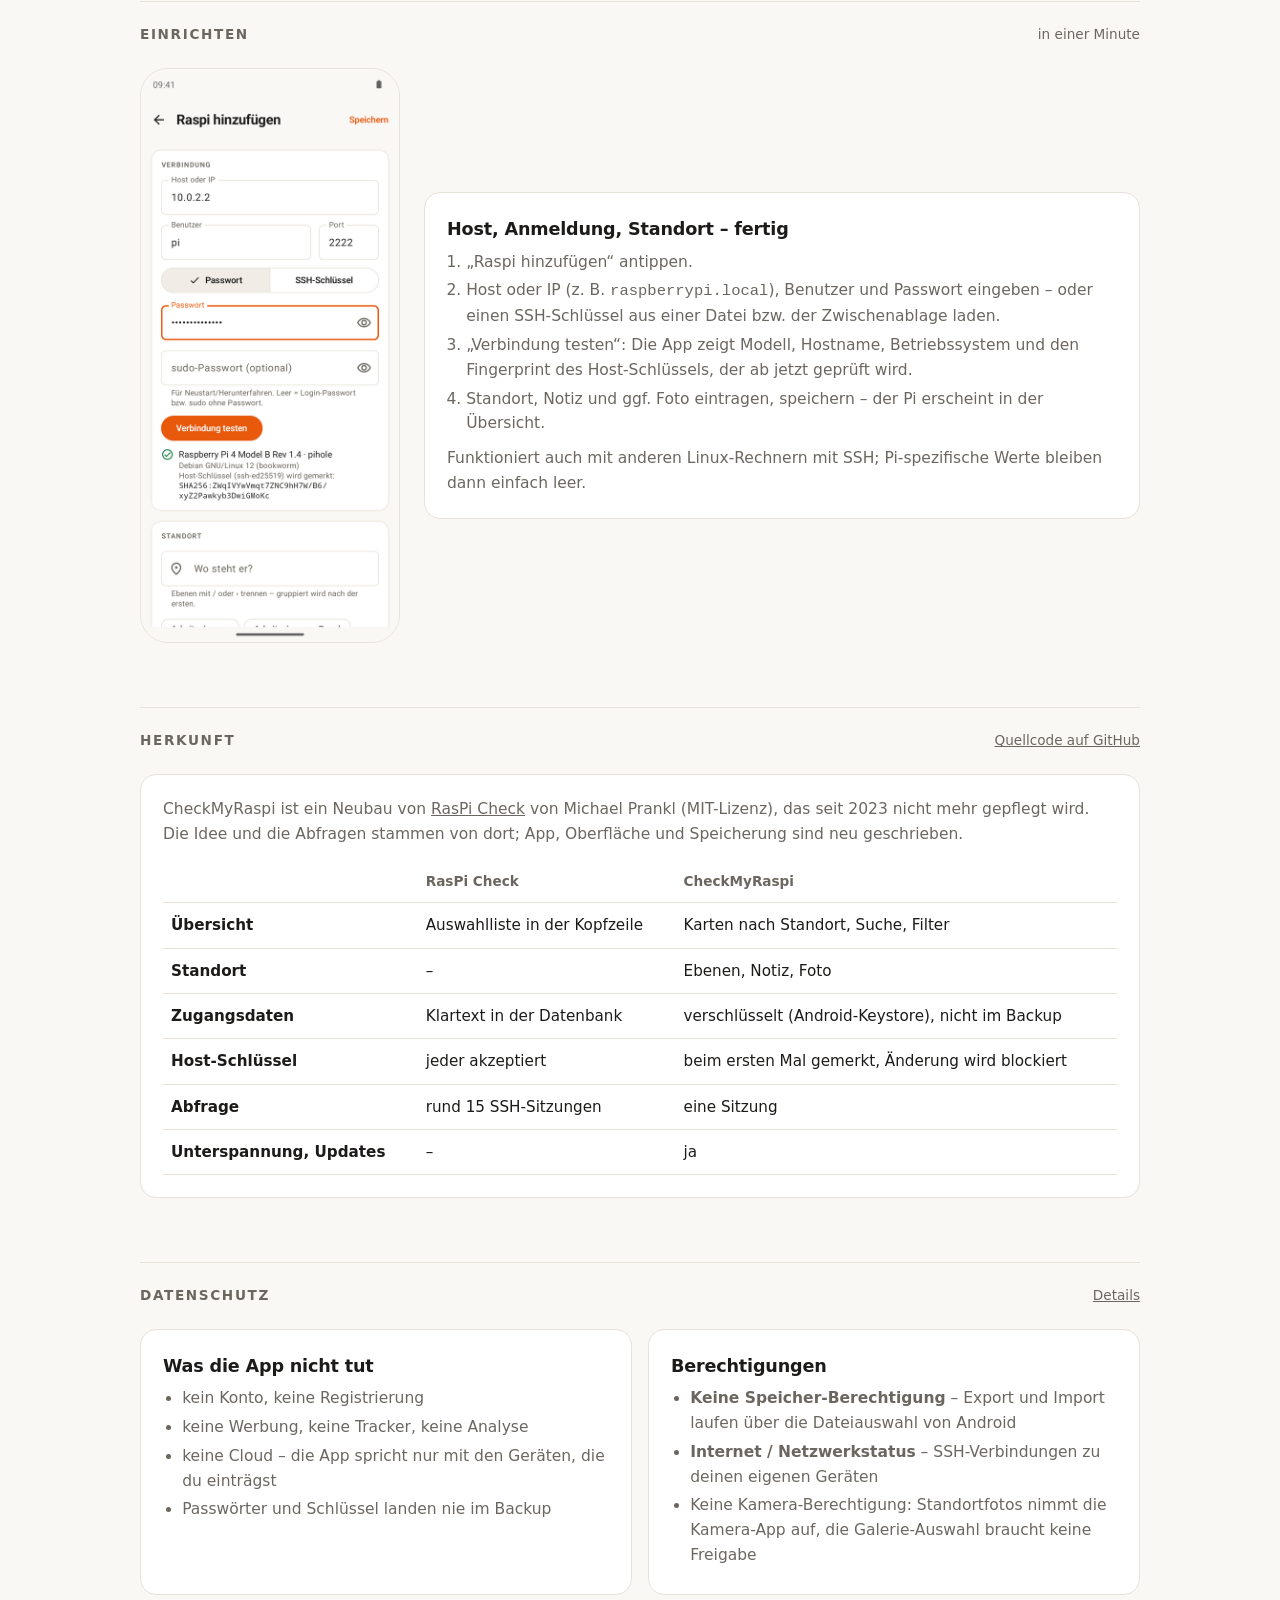
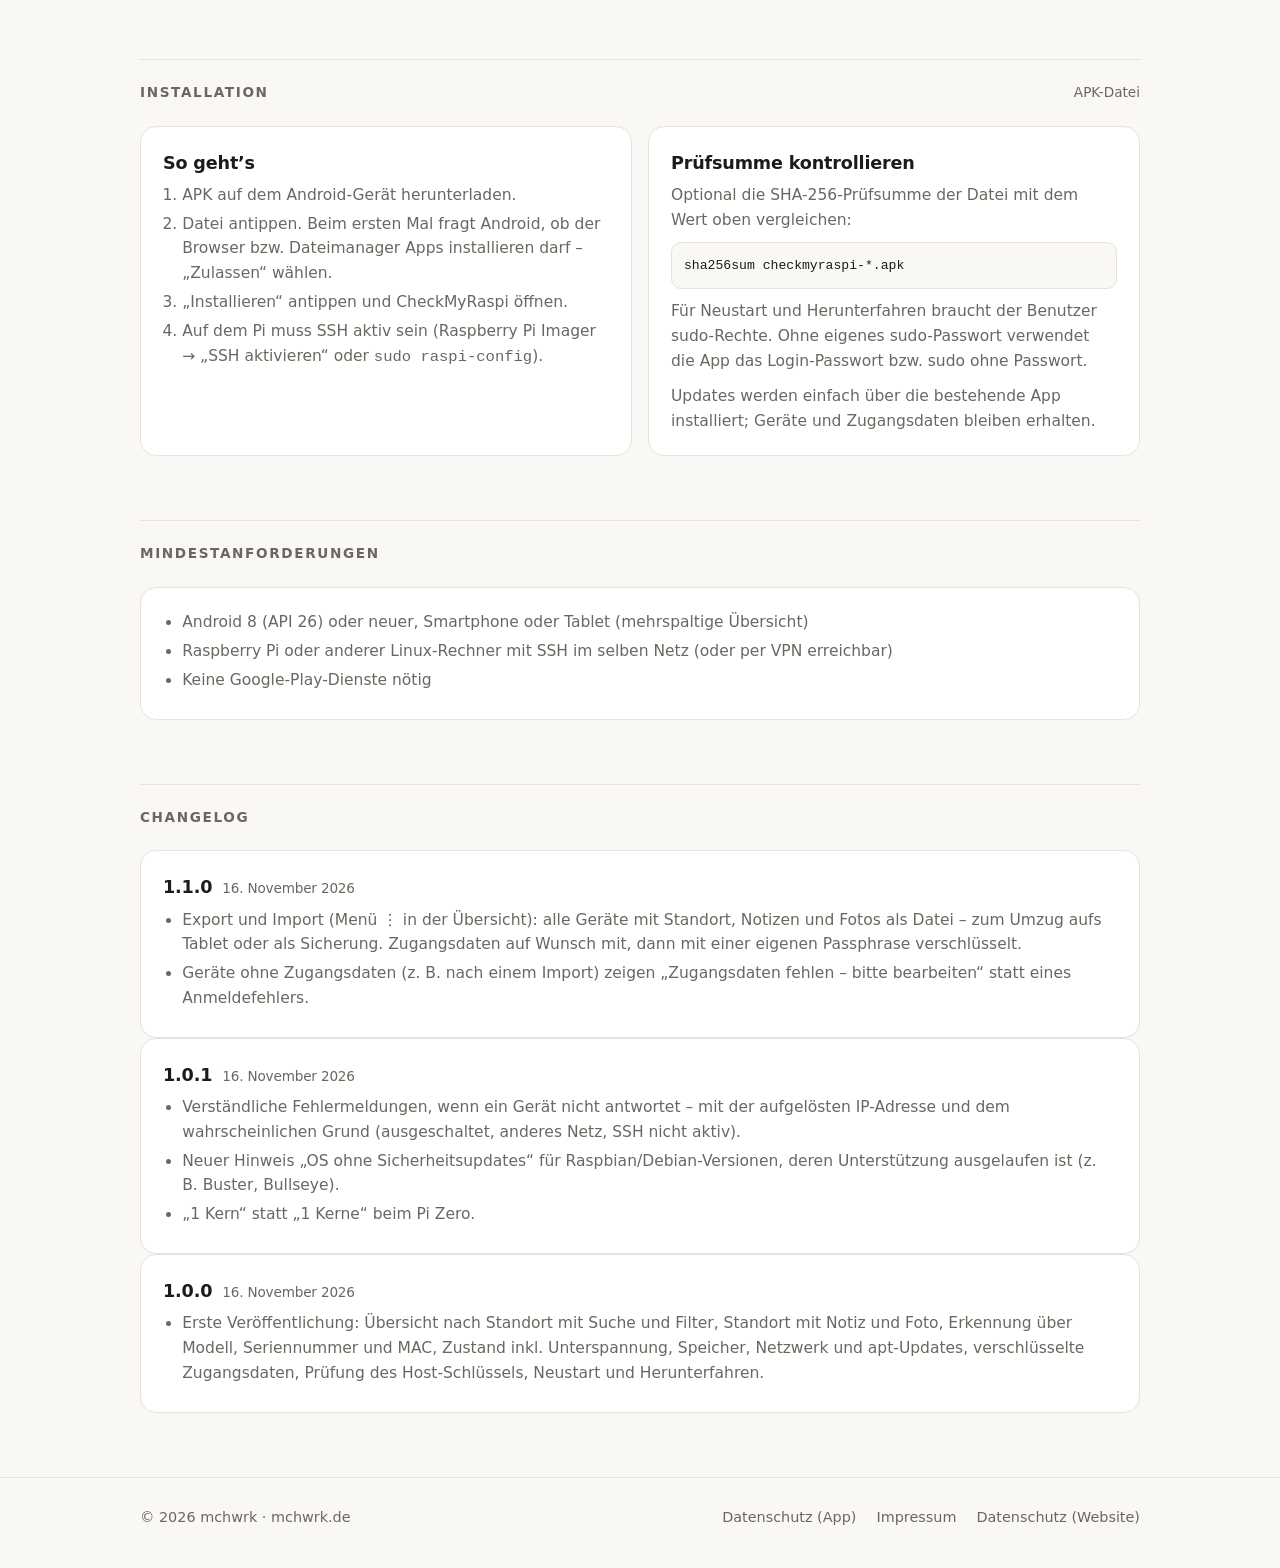
==== commit d05eed15: "1.1.0: Export/Import der Geräteliste, Zugangsdaten optional mit Passphrase Co-Authored-By: Claude Op" ====
--- a/website/index.html
+++ b/website/index.html
@@ -38,11 +38,11 @@
       <p class="lead">CheckMyRaspi fragt deine Raspberry Pis per SSH ab und zeigt sie in einer Übersicht – sortiert nach Standort, mit Foto und Notiz. So siehst du sofort, welcher Pi zu heiß läuft, zu wenig Strom bekommt oder Updates braucht. Und du weißt, wo du ihn findest.</p>
       <!-- release:begin -->
       <div class="cta">
-        <a class="btn primary" href="downloads/checkmyraspi-1.0.1.apk" download>⬇ APK herunterladen</a>
+        <a class="btn primary" href="downloads/checkmyraspi-1.1.0.apk" download>⬇ APK herunterladen</a>
         <a class="btn secondary" href="#installation">Installation</a>
       </div>
-      <p class="meta">Version 1.0.1 · 16. November 2026 · 5,0 MB · Android 8 oder neuer</p>
-      <p class="meta">SHA-256: <code class="hash">aca0823260225f7cdc110d8e2d87882f5a252a741664fdc9c0524431cd061d1d</code></p>
+      <p class="meta">Version 1.1.0 · 16. November 2026 · 5,0 MB · Android 8 oder neuer</p>
+      <p class="meta">SHA-256: <code class="hash">7527851e471c10c7cc143bbd06f37c665cd2311444949ebb57d1e0dcfd0d3f2d</code></p>
       <!-- release:end -->
     </div>
     <div class="shots">
@@ -110,7 +110,8 @@
           <li>keine Cloud – die App spricht nur mit den Geräten, die du einträgst</li>
           <li>Passwörter und Schlüssel landen nie im Backup</li></ul></div>
       <div class="card"><h3>Berechtigungen</h3>
-        <ul><li><strong>Internet / Netzwerkstatus</strong> – SSH-Verbindungen zu deinen eigenen Geräten</li>
+        <ul><li><strong>Keine Speicher-Berechtigung</strong> – Export und Import laufen über die Dateiauswahl von Android</li>
+          <li><strong>Internet / Netzwerkstatus</strong> – SSH-Verbindungen zu deinen eigenen Geräten</li>
           <li>Keine Kamera-Berechtigung: Standortfotos nimmt die Kamera-App auf, die Galerie-Auswahl braucht keine Freigabe</li></ul></div>
     </div>
   </section>
@@ -145,6 +146,13 @@
   <section aria-labelledby="changelog">
     <div class="section-head"><h2 id="changelog">Changelog</h2></div>
     <div class="card release">
+      <h3>1.1.0 <small>16. November 2026</small></h3>
+      <ul>
+        <li>Export und Import (Menü ⋮ in der Übersicht): alle Geräte mit Standort, Notizen und Fotos als Datei – zum Umzug aufs Tablet oder als Sicherung. Zugangsdaten auf Wunsch mit, dann mit einer eigenen Passphrase verschlüsselt.</li>
+        <li>Geräte ohne Zugangsdaten (z. B. nach einem Import) zeigen „Zugangsdaten fehlen – bitte bearbeiten“ statt eines Anmeldefehlers.</li>
+      </ul>
+    </div>
+    <div class="card release">
       <h3>1.0.1 <small>16. November 2026</small></h3>
       <ul>
         <li>Verständliche Fehlermeldungen, wenn ein Gerät nicht antwortet – mit der aufgelösten IP-Adresse und dem wahrscheinlichen Grund (ausgeschaltet, anderes Netz, SSH nicht aktiv).</li>
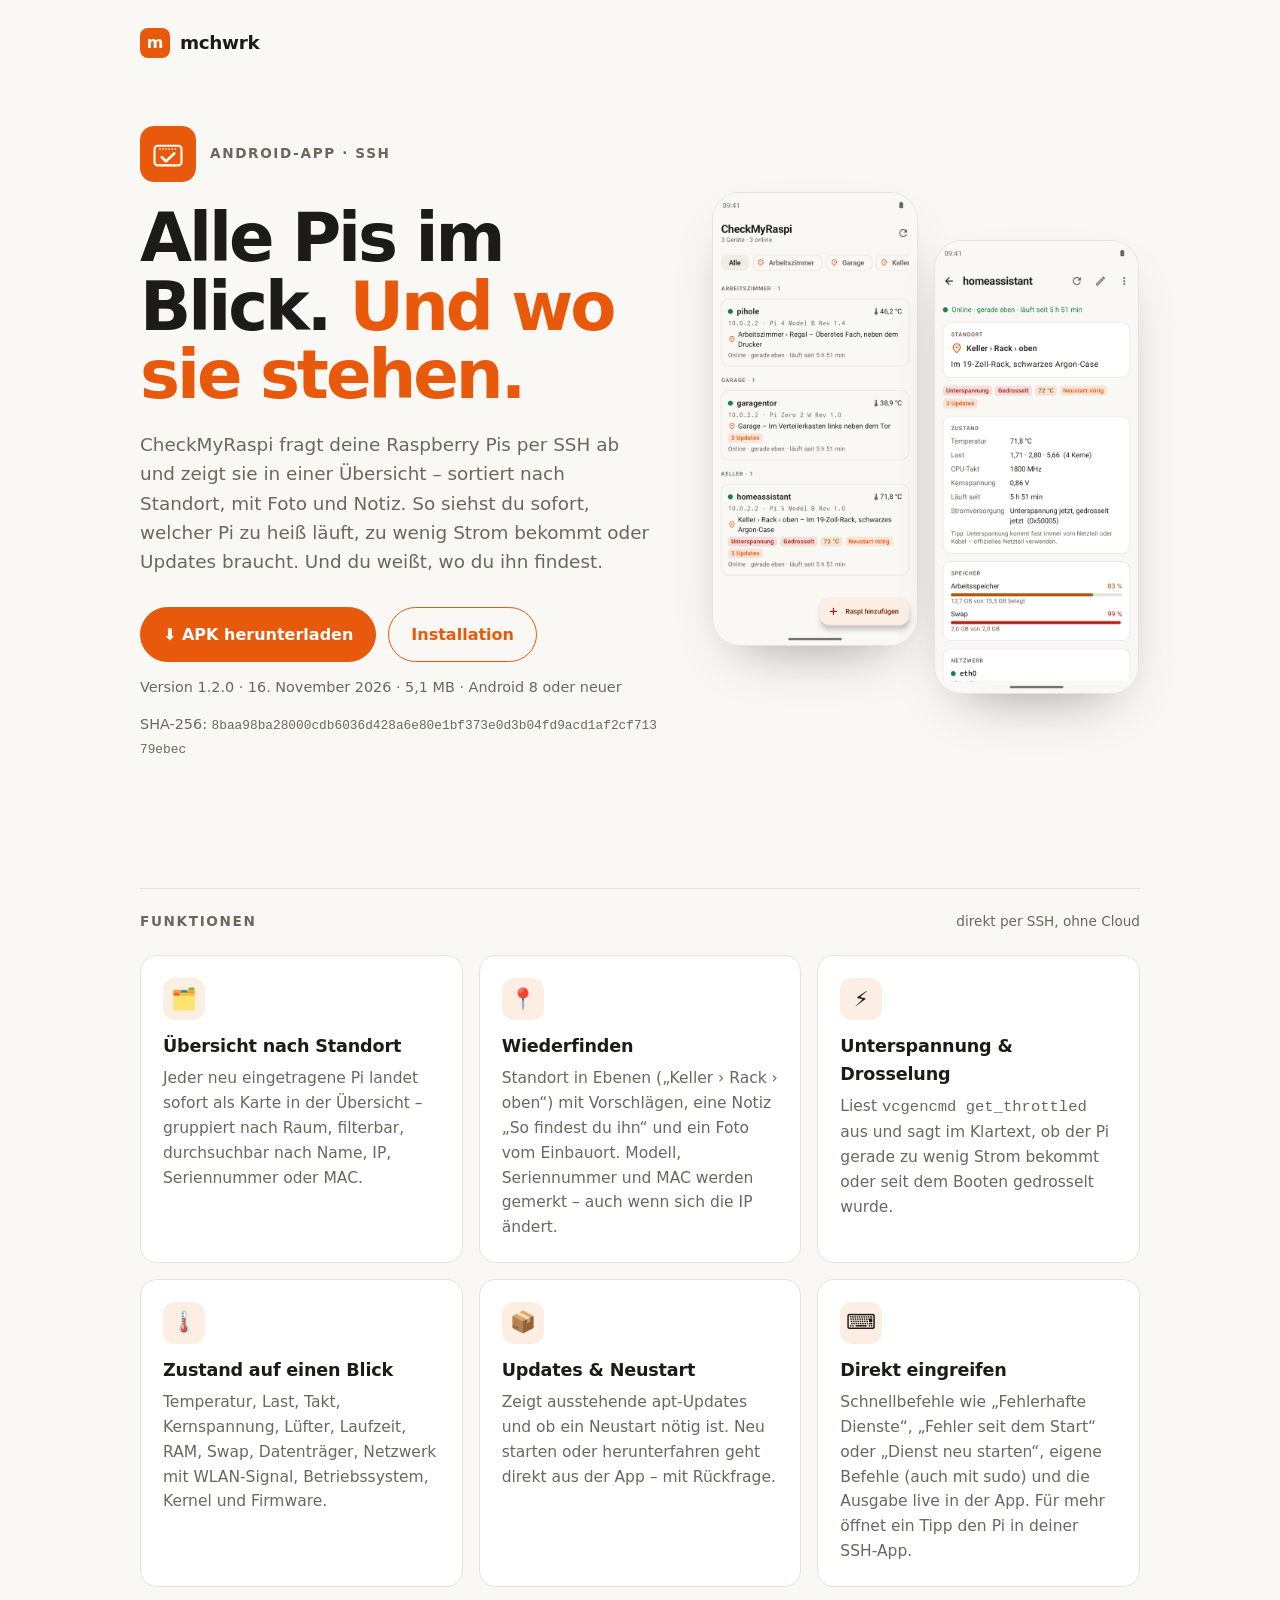
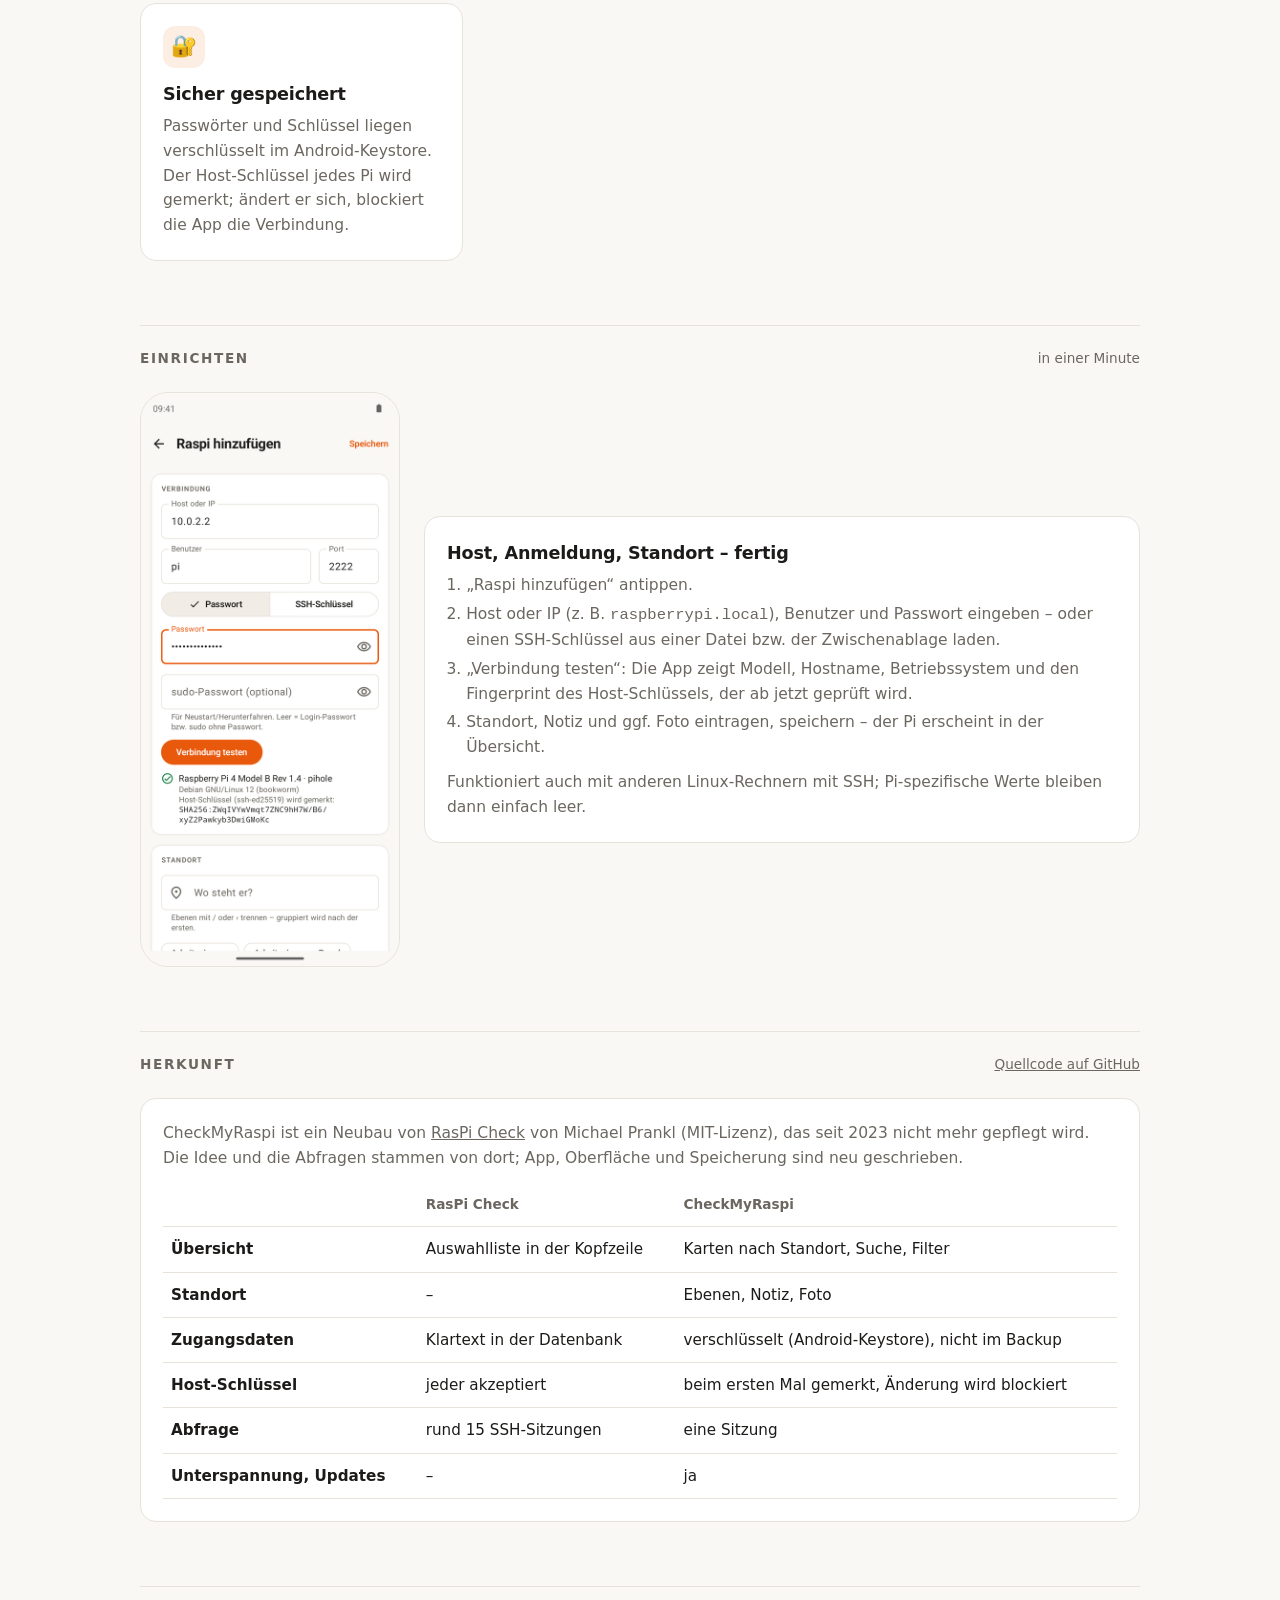
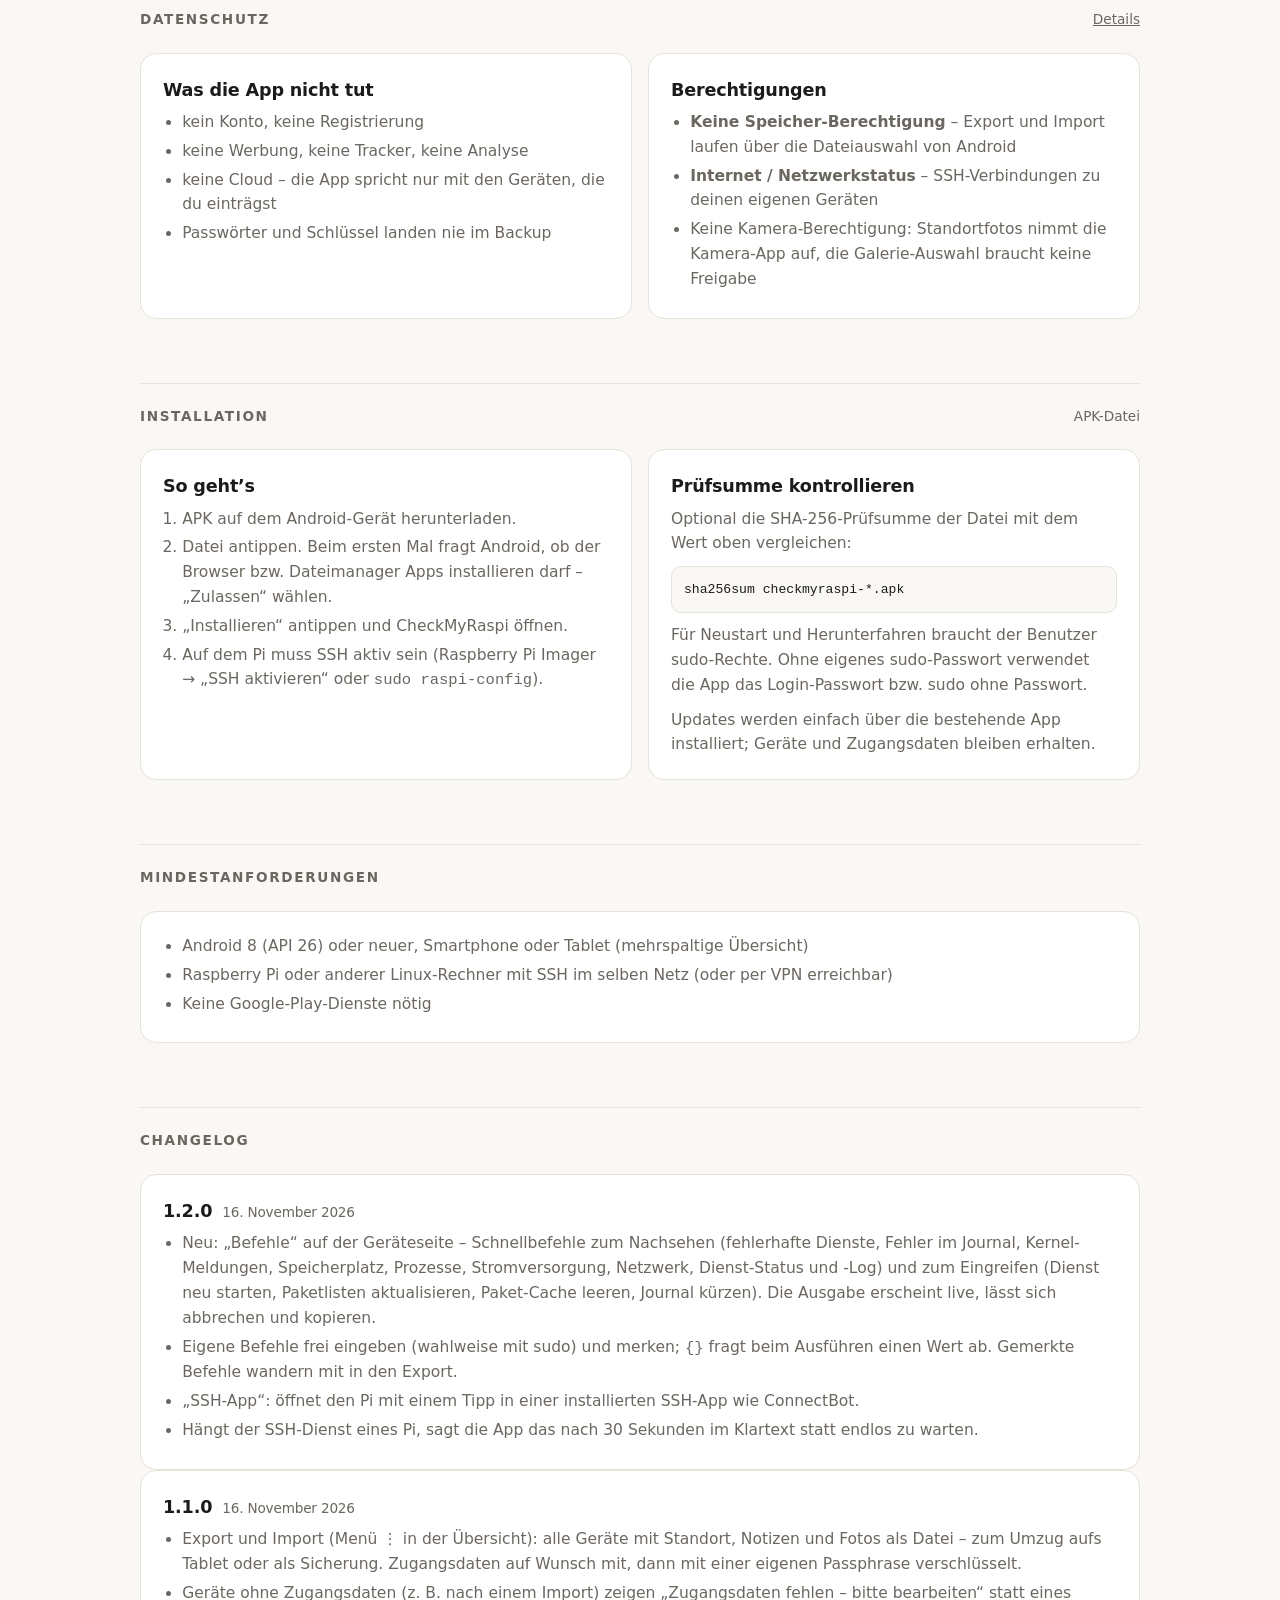
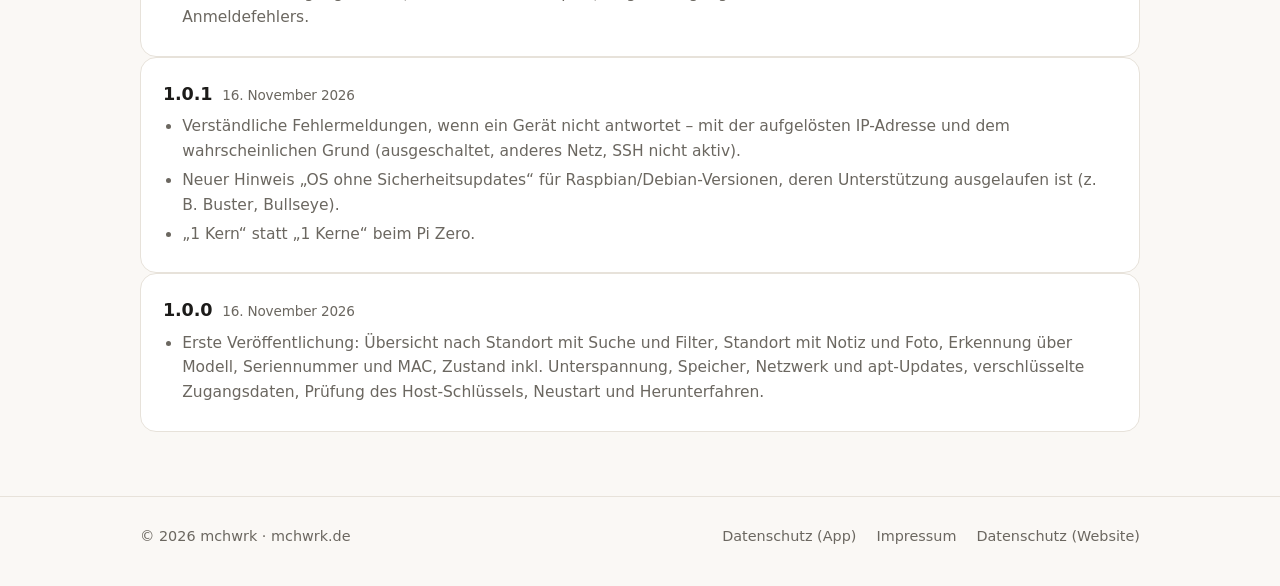
==== commit ea364e88: "1.2.0: Befehle (Schnellbefehle, eigene Befehle, sudo) und „In SSH-App öffnen“ - Neuer Bildschirm „Be" ====
--- a/website/index.html
+++ b/website/index.html
@@ -38,11 +38,11 @@
       <p class="lead">CheckMyRaspi fragt deine Raspberry Pis per SSH ab und zeigt sie in einer Übersicht – sortiert nach Standort, mit Foto und Notiz. So siehst du sofort, welcher Pi zu heiß läuft, zu wenig Strom bekommt oder Updates braucht. Und du weißt, wo du ihn findest.</p>
       <!-- release:begin -->
       <div class="cta">
-        <a class="btn primary" href="downloads/checkmyraspi-1.1.0.apk" download>⬇ APK herunterladen</a>
+        <a class="btn primary" href="downloads/checkmyraspi-1.2.0.apk" download>⬇ APK herunterladen</a>
         <a class="btn secondary" href="#installation">Installation</a>
       </div>
-      <p class="meta">Version 1.1.0 · 16. November 2026 · 5,0 MB · Android 8 oder neuer</p>
-      <p class="meta">SHA-256: <code class="hash">7527851e471c10c7cc143bbd06f37c665cd2311444949ebb57d1e0dcfd0d3f2d</code></p>
+      <p class="meta">Version 1.2.0 · 16. November 2026 · 5,1 MB · Android 8 oder neuer</p>
+      <p class="meta">SHA-256: <code class="hash">8baa98ba28000cdb6036d428a6e80e1bf373e0d3b04fd9acd1af2cf71379ebec</code></p>
       <!-- release:end -->
     </div>
     <div class="shots">
@@ -64,6 +64,8 @@
         <p>Temperatur, Last, Takt, Kernspannung, Lüfter, Laufzeit, RAM, Swap, Datenträger, Netzwerk mit WLAN-Signal, Betriebssystem, Kernel und Firmware.</p></div>
       <div class="card"><div class="ico" aria-hidden="true">📦</div><h3>Updates &amp; Neustart</h3>
         <p>Zeigt ausstehende apt-Updates und ob ein Neustart nötig ist. Neu starten oder herunterfahren geht direkt aus der App – mit Rückfrage.</p></div>
+      <div class="card"><div class="ico" aria-hidden="true">⌨️</div><h3>Direkt eingreifen</h3>
+        <p>Schnellbefehle wie „Fehlerhafte Dienste“, „Fehler seit dem Start“ oder „Dienst neu starten“, eigene Befehle (auch mit sudo) und die Ausgabe live in der App. Für mehr öffnet ein Tipp den Pi in deiner SSH-App.</p></div>
       <div class="card"><div class="ico" aria-hidden="true">🔐</div><h3>Sicher gespeichert</h3>
         <p>Passwörter und Schlüssel liegen verschlüsselt im Android-Keystore. Der Host-Schlüssel jedes Pi wird gemerkt; ändert er sich, blockiert die App die Verbindung.</p></div>
     </div>
@@ -146,6 +148,15 @@
   <section aria-labelledby="changelog">
     <div class="section-head"><h2 id="changelog">Changelog</h2></div>
     <div class="card release">
+      <h3>1.2.0 <small>16. November 2026</small></h3>
+      <ul>
+        <li>Neu: „Befehle“ auf der Geräteseite – Schnellbefehle zum Nachsehen (fehlerhafte Dienste, Fehler im Journal, Kernel-Meldungen, Speicherplatz, Prozesse, Stromversorgung, Netzwerk, Dienst-Status und -Log) und zum Eingreifen (Dienst neu starten, Paketlisten aktualisieren, Paket-Cache leeren, Journal kürzen). Die Ausgabe erscheint live, lässt sich abbrechen und kopieren.</li>
+        <li>Eigene Befehle frei eingeben (wahlweise mit sudo) und merken; <code>{}</code> fragt beim Ausführen einen Wert ab. Gemerkte Befehle wandern mit in den Export.</li>
+        <li>„SSH-App“: öffnet den Pi mit einem Tipp in einer installierten SSH-App wie ConnectBot.</li>
+        <li>Hängt der SSH-Dienst eines Pi, sagt die App das nach 30 Sekunden im Klartext statt endlos zu warten.</li>
+      </ul>
+    </div>
+    <div class="card release">
       <h3>1.1.0 <small>16. November 2026</small></h3>
       <ul>
         <li>Export und Import (Menü ⋮ in der Übersicht): alle Geräte mit Standort, Notizen und Fotos als Datei – zum Umzug aufs Tablet oder als Sicherung. Zugangsdaten auf Wunsch mit, dann mit einer eigenen Passphrase verschlüsselt.</li>
